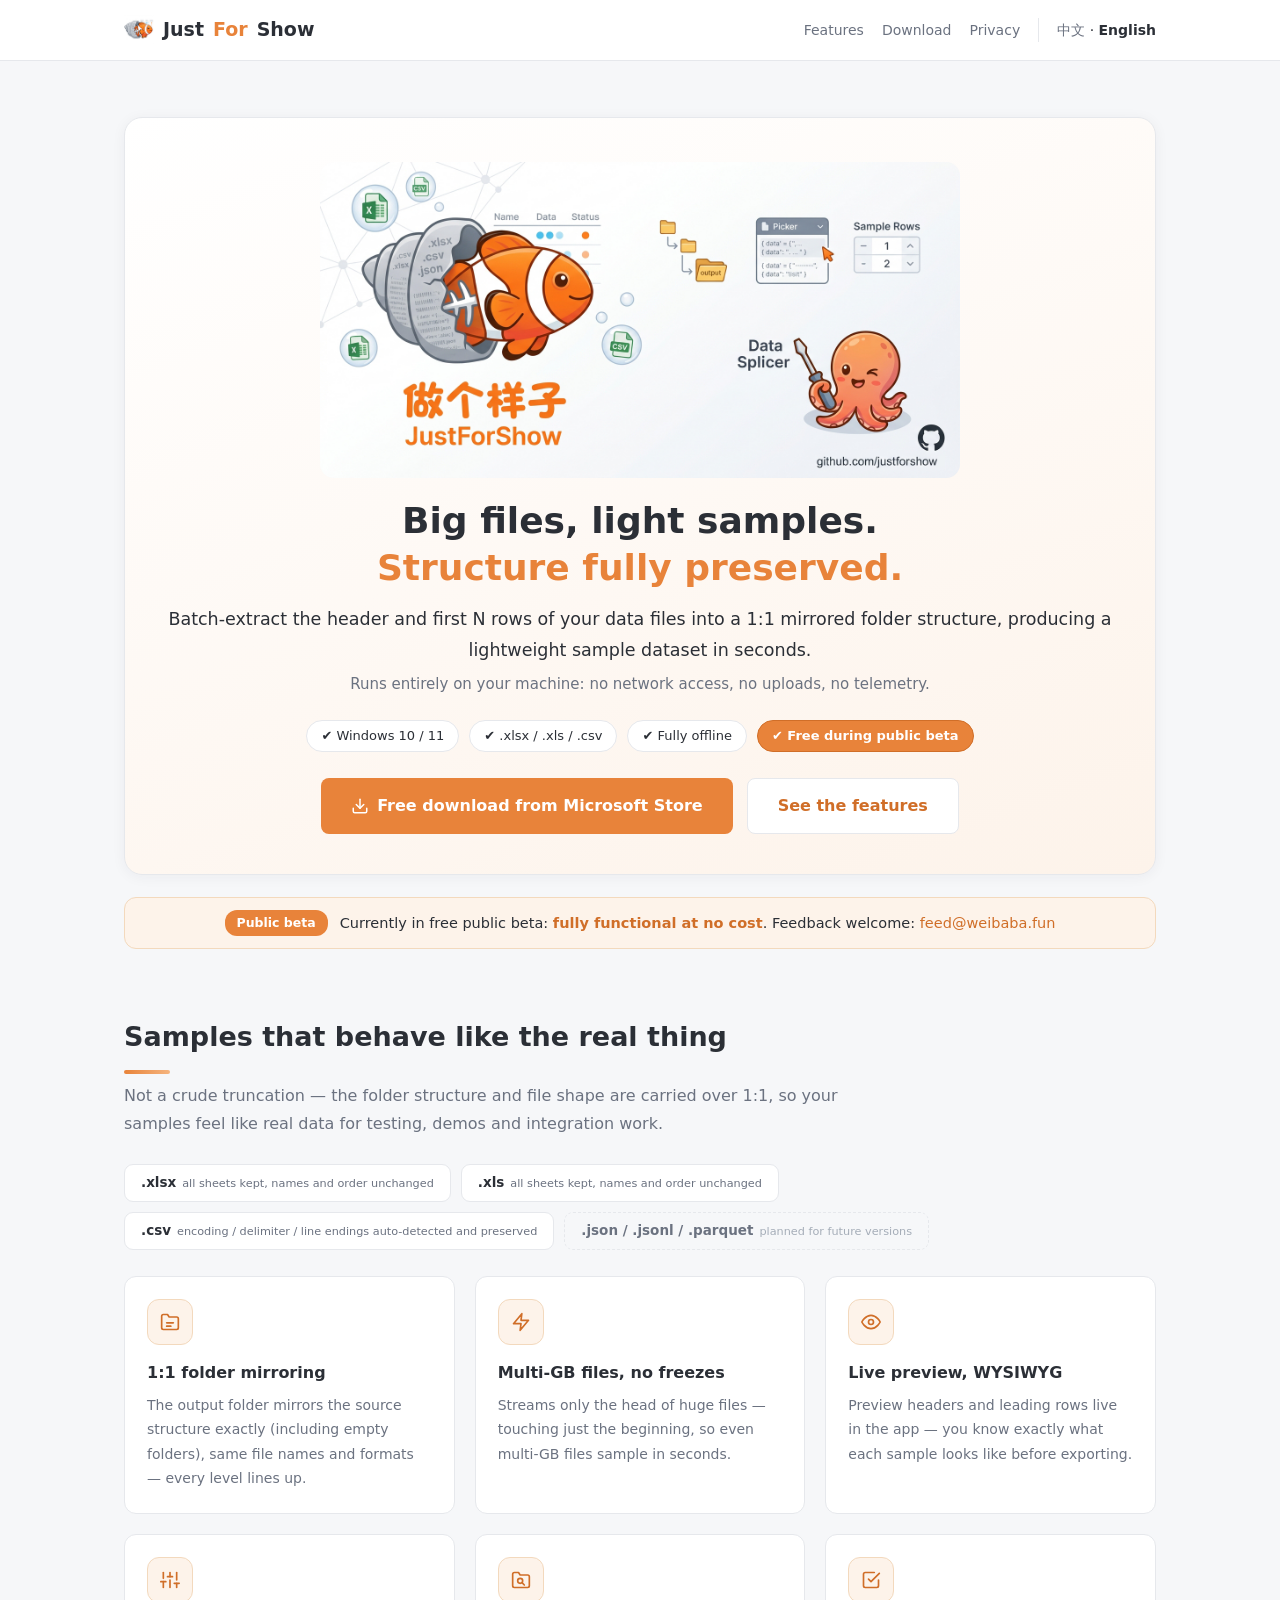
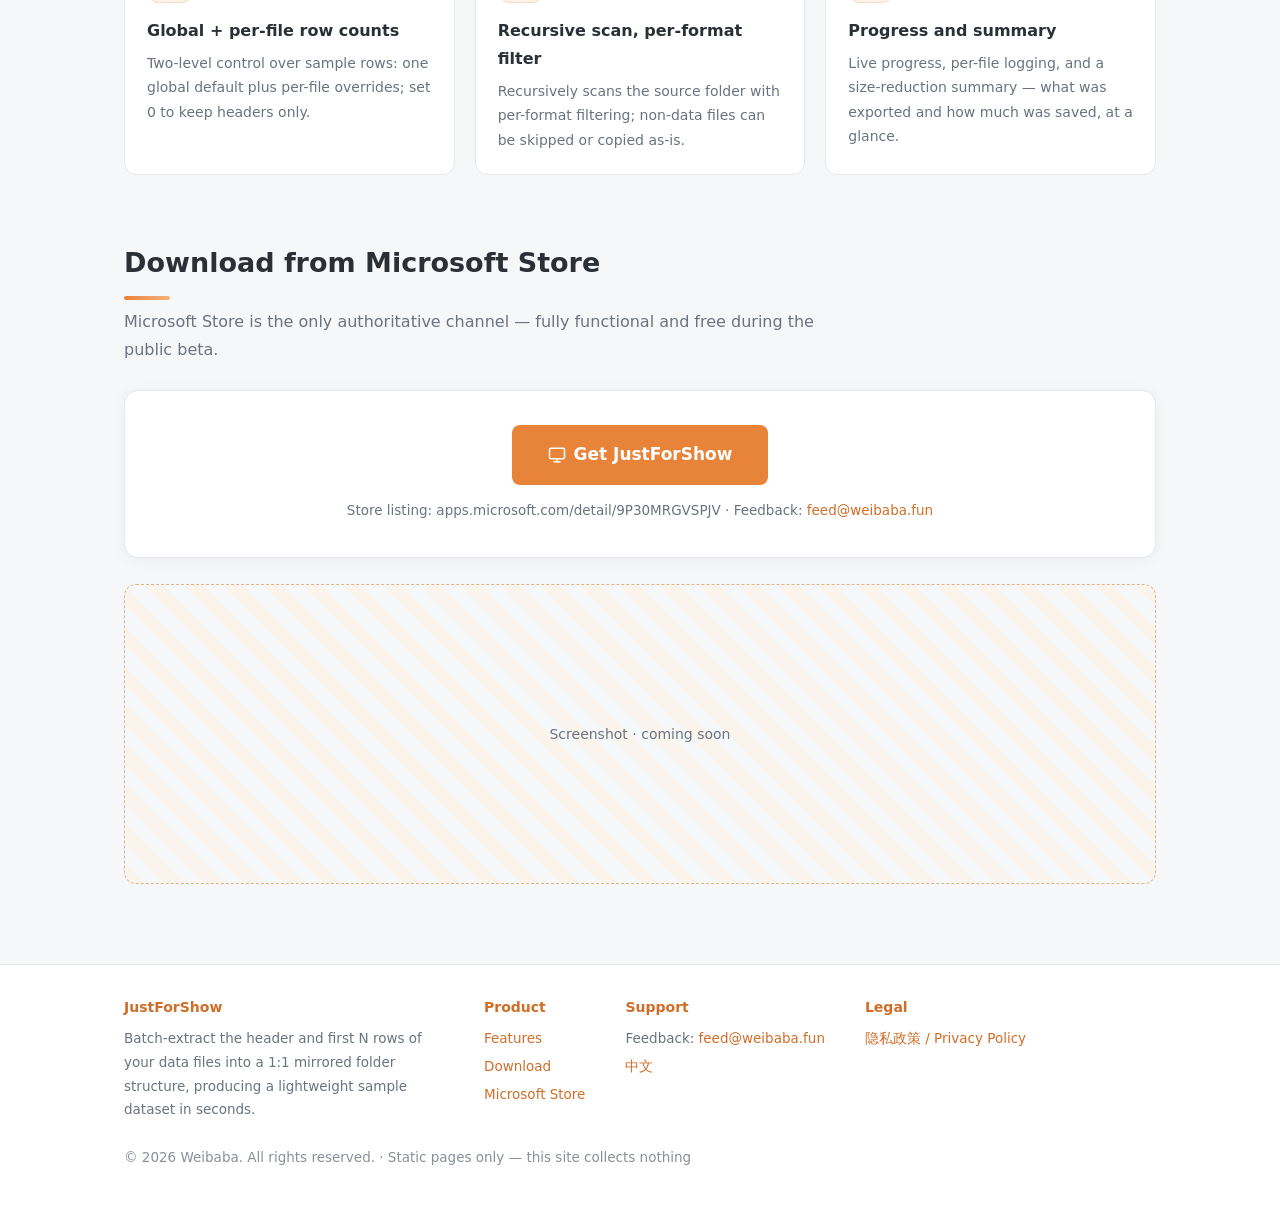
==== en/index.html @ 02a16782 "v1.0.0" ====
<!DOCTYPE html>
<html lang="en">
<head>
<meta charset="UTF-8">
<meta name="viewport" content="width=device-width, initial-scale=1.0">
<link rel="icon" href="/favicon.ico" sizes="48x48">
<link rel="icon" type="image/png" sizes="64x64" href="/favicon.png">
<link rel="apple-touch-icon" href="/apple-touch-icon.png">
<meta name="description" content="JustForShow — batch-extract the header and first N rows of your data files into a 1:1 mirrored folder structure, producing a lightweight sample dataset in seconds. Runs entirely offline: no network access, no uploads.">
<meta property="og:title" content="JustForShow — Big files, light samples. Structure fully preserved.">
<meta property="og:description" content="Batch-extract the header and first N rows of .xlsx / .xls / .csv files into a 1:1 mirrored folder structure. Fully offline, free during the public beta.">
<meta property="og:type" content="website">
<meta property="og:url" content="https://justforshow.weibaba.fun/en/">
<meta property="og:image" content="https://justforshow.weibaba.fun/assets/img/og.png">
<title>JustForShow — Big files, light samples. Structure fully preserved.</title>
<link rel="canonical" href="https://justforshow.weibaba.fun/en/">
<link rel="alternate" hreflang="zh-CN" href="https://justforshow.weibaba.fun/">
<link rel="alternate" hreflang="en" href="https://justforshow.weibaba.fun/en/">
<link rel="alternate" hreflang="x-default" href="https://justforshow.weibaba.fun/">
<link rel="stylesheet" href="/assets/style.css">
<script type="application/ld+json">
{"@context":"https://schema.org","@type":"SoftwareApplication",
 "name":"JustForShow","operatingSystem":"Windows 10, Windows 11",
 "applicationCategory":"UtilitiesApplication",
 "url":"https://justforshow.weibaba.fun/en/","softwareVersion":"1.0.0",
 "inLanguage":["zh-CN","en"],
 "description":"Batch-extract the header and first N rows of .xlsx / .xls / .csv data files into a 1:1 mirrored folder structure, producing a lightweight sample dataset in seconds. Runs entirely offline.",
 "offers":{"@type":"Offer","price":"0","priceCurrency":"USD"}}
</script>
</head>
<body>

<nav>
  <div class="container nav-inner">
    <a class="brand" href="/en/"><img src="/favicon.png" alt="JustForShow icon">Just<span class="dot">For</span>Show</a>
    <div class="nav-links">
      <a class="hide-sm" href="#features">Features</a>
      <a class="hide-sm" href="#download">Download</a>
      <a class="hide-sm" href="/privacy/">Privacy</a>
      <span class="lang-switch"><a href="/" hreflang="zh-CN" lang="zh-CN">中文</a> · <b>English</b></span>
    </div>
  </div>
</nav>

<header class="hero">
  <div class="container">
    <div class="hero-card">
      <img class="hero-banner" src="/assets/img/web_logo.png" alt="JustForShow">
      <h1>Big files, light samples.<br><span class="key">Structure fully preserved.</span></h1>
      <p class="pitch">Batch-extract the header and first N rows of your data files into a 1:1 mirrored folder structure, producing a lightweight sample dataset in seconds.</p>
      <p class="sub">Runs entirely on your machine: no network access, no uploads, no telemetry.</p>
      <div class="platform-pills">
        <span class="pill">✔ Windows 10 / 11</span>
        <span class="pill">✔ .xlsx / .xls / .csv</span>
        <span class="pill">✔ Fully offline</span>
        <span class="pill hot">✔ Free during public beta</span>
      </div>
      <div class="btn-row">
        <a class="btn btn-primary" href="https://apps.microsoft.com/detail/9P30MRGVSPJV">
          <svg width="18" height="18" viewBox="0 0 24 24" fill="none" stroke="currentColor" stroke-width="2" stroke-linecap="round" stroke-linejoin="round"><path d="M21 15v4a2 2 0 0 1-2 2H5a2 2 0 0 1-2-2v-4"/><polyline points="7 10 12 15 17 10"/><line x1="12" y1="15" x2="12" y2="3"/></svg>
          Free download from Microsoft Store
        </a>
        <a class="btn btn-ghost" href="#features">See the features</a>
      </div>
    </div>
    <div class="beta-note">
      <span class="tag">Public beta</span>
      <span>Currently in free public beta: <b>fully functional at no cost</b>. Feedback welcome: <a href="mailto:feed@weibaba.fun">feed@weibaba.fun</a></span>
    </div>
  </div>
</header>

<main class="container">

  <!-- ============ Features ============ -->
  <section class="block" id="features">
    <h2 class="title">Samples that behave like the real thing</h2>
    <p class="lead">Not a crude truncation — the folder structure and file shape are carried over 1:1, so your samples feel like real data for testing, demos and integration work.</p>
    <div class="fmt-chips">
      <span>.xlsx<small>all sheets kept, names and order unchanged</small></span>
      <span>.xls<small>all sheets kept, names and order unchanged</small></span>
      <span>.csv<small>encoding / delimiter / line endings auto-detected and preserved</small></span>
      <span class="dim">.json / .jsonl / .parquet<small>planned for future versions</small></span>
    </div>
    <div class="feat-grid">
      <div class="feat">
        <div class="ico"><svg width="20" height="20" viewBox="0 0 24 24" fill="none" stroke="currentColor" stroke-width="2" stroke-linecap="round" stroke-linejoin="round"><path d="M22 19a2 2 0 0 1-2 2H4a2 2 0 0 1-2-2V5a2 2 0 0 1 2-2h5l2 3h9a2 2 0 0 1 2 2z"/><line x1="8" y1="13" x2="16" y2="13"/><line x1="8" y1="17" x2="13" y2="17"/></svg></div>
        <h3>1:1 folder mirroring</h3>
        <p>The output folder mirrors the source structure exactly (including empty folders), same file names and formats — every level lines up.</p>
      </div>
      <div class="feat">
        <div class="ico"><svg width="20" height="20" viewBox="0 0 24 24" fill="none" stroke="currentColor" stroke-width="2" stroke-linecap="round" stroke-linejoin="round"><polygon points="13 2 3 14 12 14 11 22 21 10 12 10 13 2"/></svg></div>
        <h3>Multi-GB files, no freezes</h3>
        <p>Streams only the head of huge files — touching just the beginning, so even multi-GB files sample in seconds.</p>
      </div>
      <div class="feat">
        <div class="ico"><svg width="20" height="20" viewBox="0 0 24 24" fill="none" stroke="currentColor" stroke-width="2" stroke-linecap="round" stroke-linejoin="round"><path d="M1 12s4-8 11-8 11 8 11 8-4 8-11 8-11-8-11-8z"/><circle cx="12" cy="12" r="3"/></svg></div>
        <h3>Live preview, WYSIWYG</h3>
        <p>Preview headers and leading rows live in the app — you know exactly what each sample looks like before exporting.</p>
      </div>
      <div class="feat">
        <div class="ico"><svg width="20" height="20" viewBox="0 0 24 24" fill="none" stroke="currentColor" stroke-width="2" stroke-linecap="round" stroke-linejoin="round"><line x1="4" y1="21" x2="4" y2="14"/><line x1="4" y1="10" x2="4" y2="3"/><line x1="12" y1="21" x2="12" y2="12"/><line x1="12" y1="8" x2="12" y2="3"/><line x1="20" y1="21" x2="20" y2="16"/><line x1="20" y1="12" x2="20" y2="3"/><line x1="1" y1="14" x2="7" y2="14"/><line x1="9" y1="8" x2="15" y2="8"/><line x1="17" y1="16" x2="23" y2="16"/></svg></div>
        <h3>Global + per-file row counts</h3>
        <p>Two-level control over sample rows: one global default plus per-file overrides; set 0 to keep headers only.</p>
      </div>
      <div class="feat">
        <div class="ico"><svg width="20" height="20" viewBox="0 0 24 24" fill="none" stroke="currentColor" stroke-width="2" stroke-linecap="round" stroke-linejoin="round"><path d="M22 19a2 2 0 0 1-2 2H4a2 2 0 0 1-2-2V5a2 2 0 0 1 2-2h5l2 3h9a2 2 0 0 1 2 2z"/><circle cx="11" cy="13" r="3"/><line x1="16" y1="18" x2="13.5" y2="15.5"/></svg></div>
        <h3>Recursive scan, per-format filter</h3>
        <p>Recursively scans the source folder with per-format filtering; non-data files can be skipped or copied as-is.</p>
      </div>
      <div class="feat">
        <div class="ico"><svg width="20" height="20" viewBox="0 0 24 24" fill="none" stroke="currentColor" stroke-width="2" stroke-linecap="round" stroke-linejoin="round"><path d="M9 11l3 3L22 4"/><path d="M21 12v7a2 2 0 0 1-2 2H5a2 2 0 0 1-2-2V5a2 2 0 0 1 2-2h11"/></svg></div>
        <h3>Progress and summary</h3>
        <p>Live progress, per-file logging, and a size-reduction summary — what was exported and how much was saved, at a glance.</p>
      </div>
    </div>
  </section>

  <!-- ============ Download ============ -->
  <section class="block" id="download">
    <h2 class="title">Download from Microsoft Store</h2>
    <p class="lead">Microsoft Store is the only authoritative channel — fully functional and free during the public beta.</p>
    <div class="download-card">
      <a class="btn btn-primary big-btn" href="https://apps.microsoft.com/detail/9P30MRGVSPJV">
        <svg width="18" height="18" viewBox="0 0 24 24" fill="none" stroke="currentColor" stroke-width="2" stroke-linecap="round" stroke-linejoin="round"><rect x="2" y="3" width="20" height="14" rx="2"/><line x1="8" y1="21" x2="16" y2="21"/><line x1="12" y1="17" x2="12" y2="21"/></svg>
        Get JustForShow
      </a>
      <p class="download-note">Store listing: apps.microsoft.com/detail/9P30MRGVSPJV · Feedback: <a href="mailto:feed@weibaba.fun">feed@weibaba.fun</a></p>
    </div>
    <div class="shot">Screenshot · coming soon</div>
  </section>

</main>

<footer>
  <div class="container">
    <div class="cols">
      <div style="max-width:320px">
        <h4>JustForShow</h4>
        <p>Batch-extract the header and first N rows of your data files into a 1:1 mirrored folder structure, producing a lightweight sample dataset in seconds.</p>
      </div>
      <div>
        <h4>Product</h4>
        <ul>
          <li><a href="#features">Features</a></li>
          <li><a href="#download">Download</a></li>
          <li><a href="https://apps.microsoft.com/detail/9P30MRGVSPJV">Microsoft Store</a></li>
        </ul>
      </div>
      <div>
        <h4>Support</h4>
        <ul>
          <li>Feedback: <a href="mailto:feed@weibaba.fun">feed@weibaba.fun</a></li>
          <li><span class="lang-switch-inline"><a href="/" hreflang="zh-CN" lang="zh-CN">中文</a></span></li>
        </ul>
      </div>
      <div>
        <h4>Legal</h4>
        <ul>
          <li><a href="/privacy/">隐私政策 / Privacy Policy</a></li>
        </ul>
      </div>
    </div>
    <p class="legal">© 2026 Weibaba. All rights reserved. · Static pages only — this site collects nothing</p>
  </div>
</footer>

</body>
</html>
---- assets/style.css ----
/* 做个样子 JustForShow 官网样式 —— 白卡片风格，与应用界面一致
   品牌橙 #E8833A（取自应用界面主按钮/品牌图标）· 系统字体栈 · 零外部资源 */
:root {
  --ink: #2b2f36; --sub: #6b7280; --line: #e6e8ec; --bg: #f6f7f9;
  --accent: #e8833a; --accent-d: #d06e28; --accent-bg: #fdf3ea;
  --ok: #2f7d42; --card: #ffffff;
}
* { box-sizing: border-box; margin: 0; }
html { scroll-behavior: smooth; }
body {
  color: var(--ink); background: var(--bg); line-height: 1.75; font-size: 16px;
  font-family: "Microsoft YaHei UI", "Segoe UI", system-ui, -apple-system, sans-serif;
}
a { color: var(--accent-d); text-decoration: none; }
a:hover { text-decoration: underline; }
.container { max-width: 1080px; margin: 0 auto; padding: 0 24px; }

/* ---------- 顶部导航 ---------- */
nav {
  position: sticky; top: 0; z-index: 10; background: rgba(255,255,255,.94);
  backdrop-filter: blur(8px); border-bottom: 1px solid var(--line);
}
.nav-inner { display: flex; align-items: center; gap: 20px; height: 60px; }
.brand { font-size: 19px; font-weight: 700; color: var(--ink);
  display: inline-flex; align-items: center; gap: 9px; }
.brand img { height: 30px; width: 30px; display: block; }
.brand .dot { color: var(--accent); }
.nav-links { margin-left: auto; display: flex; align-items: center; gap: 18px; font-size: 14px; }
.nav-links a { color: var(--sub); }
.lang-switch { border-left: 1px solid var(--line); padding-left: 18px; }
.lang-switch b { color: var(--ink); }

/* ---------- Hero（白卡片 + 品牌橙点缀） ---------- */
.hero { padding: 56px 0 8px; }
.hero-card {
  background: linear-gradient(160deg, #ffffff 0%, var(--accent-bg) 100%);
  border: 1px solid var(--line); border-radius: 18px;
  padding: 44px 40px 40px; text-align: center;
  box-shadow: 0 2px 14px rgba(43,47,54,.05);
}
.hero-banner {
  width: 100%; max-width: 640px; height: auto; display: block;
  margin: 0 auto 20px; border-radius: 14px;
}
.hero h1 { font-size: 36px; line-height: 1.3; margin-bottom: 12px; }
.hero h1 .key { color: var(--accent); }
.hero p.pitch { font-size: 17.5px; margin-bottom: 6px; }
.hero p.sub { font-size: 15px; color: var(--sub); }
.platform-pills { display: flex; gap: 10px; margin: 22px 0 26px; flex-wrap: wrap; justify-content: center; }
.pill {
  font-size: 13px; padding: 4px 14px; border-radius: 16px;
  background: #fff; border: 1px solid var(--line); color: var(--ink);
}
.pill.hot { background: var(--accent); border-color: var(--accent-d); color: #fff; font-weight: 600; }
.btn-row { display: flex; gap: 14px; flex-wrap: wrap; justify-content: center; }
.btn {
  display: inline-flex; align-items: center; gap: 8px; padding: 13px 30px;
  border-radius: 8px; font-size: 16px; font-weight: 600; border: none;
}
.btn-primary { background: var(--accent); color: #fff; }
.btn-primary:hover { background: var(--accent-d); text-decoration: none; }
.btn-ghost {
  background: #fff; color: var(--accent-d); border: 1px solid var(--line);
}
.btn-ghost:hover { border-color: var(--accent); text-decoration: none; }
.btn svg { flex: none; }

/* ---------- 公测提示条 ---------- */
.beta-note {
  margin: 22px auto 0; max-width: 1080px;
  display: flex; align-items: center; gap: 12px; flex-wrap: wrap; justify-content: center;
  background: var(--accent-bg); border: 1px solid #f3d9bd; border-radius: 12px;
  padding: 12px 22px; font-size: 14.5px; color: var(--ink); text-align: center;
}
.beta-note b { color: var(--accent-d); }
.beta-note .tag {
  font-size: 12.5px; font-weight: 700; color: #fff; background: var(--accent);
  border-radius: 12px; padding: 2px 12px;
}

/* ---------- 通用区块 ---------- */
section.block { padding: 56px 0 8px; }
h2.title { font-size: 27px; margin-bottom: 8px; color: var(--ink); }
h2.title::after {
  content: ""; display: block; width: 46px; height: 4px; border-radius: 2px;
  background: linear-gradient(90deg, var(--accent), #f5b47e); margin-top: 10px;
}
p.lead { color: var(--sub); max-width: 720px; margin-bottom: 26px; }

/* ---------- 支持格式芯片 ---------- */
.fmt-chips { display: flex; flex-wrap: wrap; gap: 10px; margin-bottom: 26px; }
.fmt-chips span {
  font-size: 13.5px; font-weight: 600; padding: 6px 16px; border-radius: 9px;
  background: #fff; border: 1px solid var(--line); color: var(--ink);
}
.fmt-chips span small { font-weight: 400; color: var(--sub); margin-left: 6px; }
.fmt-chips span.dim { border-style: dashed; color: var(--sub); background: transparent; }
.fmt-chips span.dim small { color: #a5adb8; }

/* ---------- 功能网格（白卡片） ---------- */
.feat-grid { display: grid; grid-template-columns: repeat(3, 1fr); gap: 20px; }
.feat {
  background: var(--card); border: 1px solid var(--line); border-radius: 12px; padding: 22px;
  transition: transform .18s ease, box-shadow .18s ease, border-color .18s ease;
}
.feat:hover {
  transform: translateY(-4px); border-color: #f3d9bd;
  box-shadow: 0 12px 28px rgba(43,47,54,.10);
}
.feat .ico {
  width: 46px; height: 46px; border-radius: 12px; display: flex;
  align-items: center; justify-content: center; margin-bottom: 14px;
  background: var(--accent-bg); color: var(--accent-d); border: 1px solid #f3d9bd;
}
.feat h3 { font-size: 16px; margin-bottom: 6px; }
.feat p { font-size: 14px; color: var(--sub); }

/* ---------- 下载区 ---------- */
.download-card {
  background: var(--card); border: 1px solid var(--line); border-radius: 14px;
  padding: 34px 30px; text-align: center;
  box-shadow: 0 2px 14px rgba(43,47,54,.05);
}
.download-card .big-btn { font-size: 17px; padding: 15px 36px; }
.download-note { font-size: 13.5px; color: var(--sub); margin-top: 14px; }

/* ---------- 截图占位 ---------- */
.shot {
  border-radius: 12px; border: 1px dashed #d8b791; background:
  repeating-linear-gradient(45deg,#fbf4ec,#fbf4ec 14px,#f6f7f9 14px,#f6f7f9 28px);
  display: flex; align-items: center; justify-content: center;
  color: var(--sub); font-size: 14px; height: 300px; margin: 26px 0 8px;
}

/* ---------- 页脚 ---------- */
footer { border-top: 1px solid var(--line); margin-top: 64px; padding: 30px 0 44px;
  color: var(--sub); font-size: 13.5px; background: #fff; }
footer .cols { display: flex; gap: 40px; flex-wrap: wrap; }
footer h4 { color: var(--accent-d); font-size: 14px; margin-bottom: 8px; }
footer ul { list-style: none; padding: 0; }
footer li { margin: 4px 0; }
footer .legal { margin-top: 24px; color: #8a8f98; }

/* ---------- 隐私政策页 ---------- */
.page { max-width: 860px; margin: 0 auto; padding: 40px 28px 64px; }
.page header { border-bottom: 3px solid var(--accent); padding-bottom: 18px; margin-bottom: 22px; }
.page header h1 { margin: 0 0 6px; font-size: 25px; }
.page header .date { color: var(--sub); font-size: 14px; }
.page .back { font-size: 14px; margin-bottom: 20px; }
.page .back a { color: var(--sub); }
.page .back a:hover { color: var(--accent-d); }
.langs { margin: 0 0 22px; }
.langs a { display: inline-block; padding: 5px 16px; margin-right: 8px; border: 1px solid var(--line);
  border-radius: 18px; color: var(--accent-d); background: #fff; font-size: 14px; }
.langs a:hover { background: var(--accent-bg); text-decoration: none; }
.doc section {
  background: #fff; border: 1px solid var(--line); border-radius: 8px;
  padding: 22px 26px; margin-bottom: 18px;
}
.doc h2 { font-size: 18px; margin: 0 0 12px; color: var(--accent-d); }
.doc ul { padding-left: 22px; margin: 8px 0; }
.doc li { margin: 5px 0; }
.doc .contact { font-size: 15.5px; }
.page footer { text-align: center; color: var(--sub); font-size: 13px; margin-top: 30px;
  border-top: none; padding: 0; background: transparent; }

/* ---------- 响应式 ---------- */
@media (max-width: 820px) {
  .feat-grid { grid-template-columns: 1fr; }
  .hero h1 { font-size: 27px; }
  .hero-card { padding: 30px 20px 30px; }
  .nav-links a.hide-sm { display: none; }
}
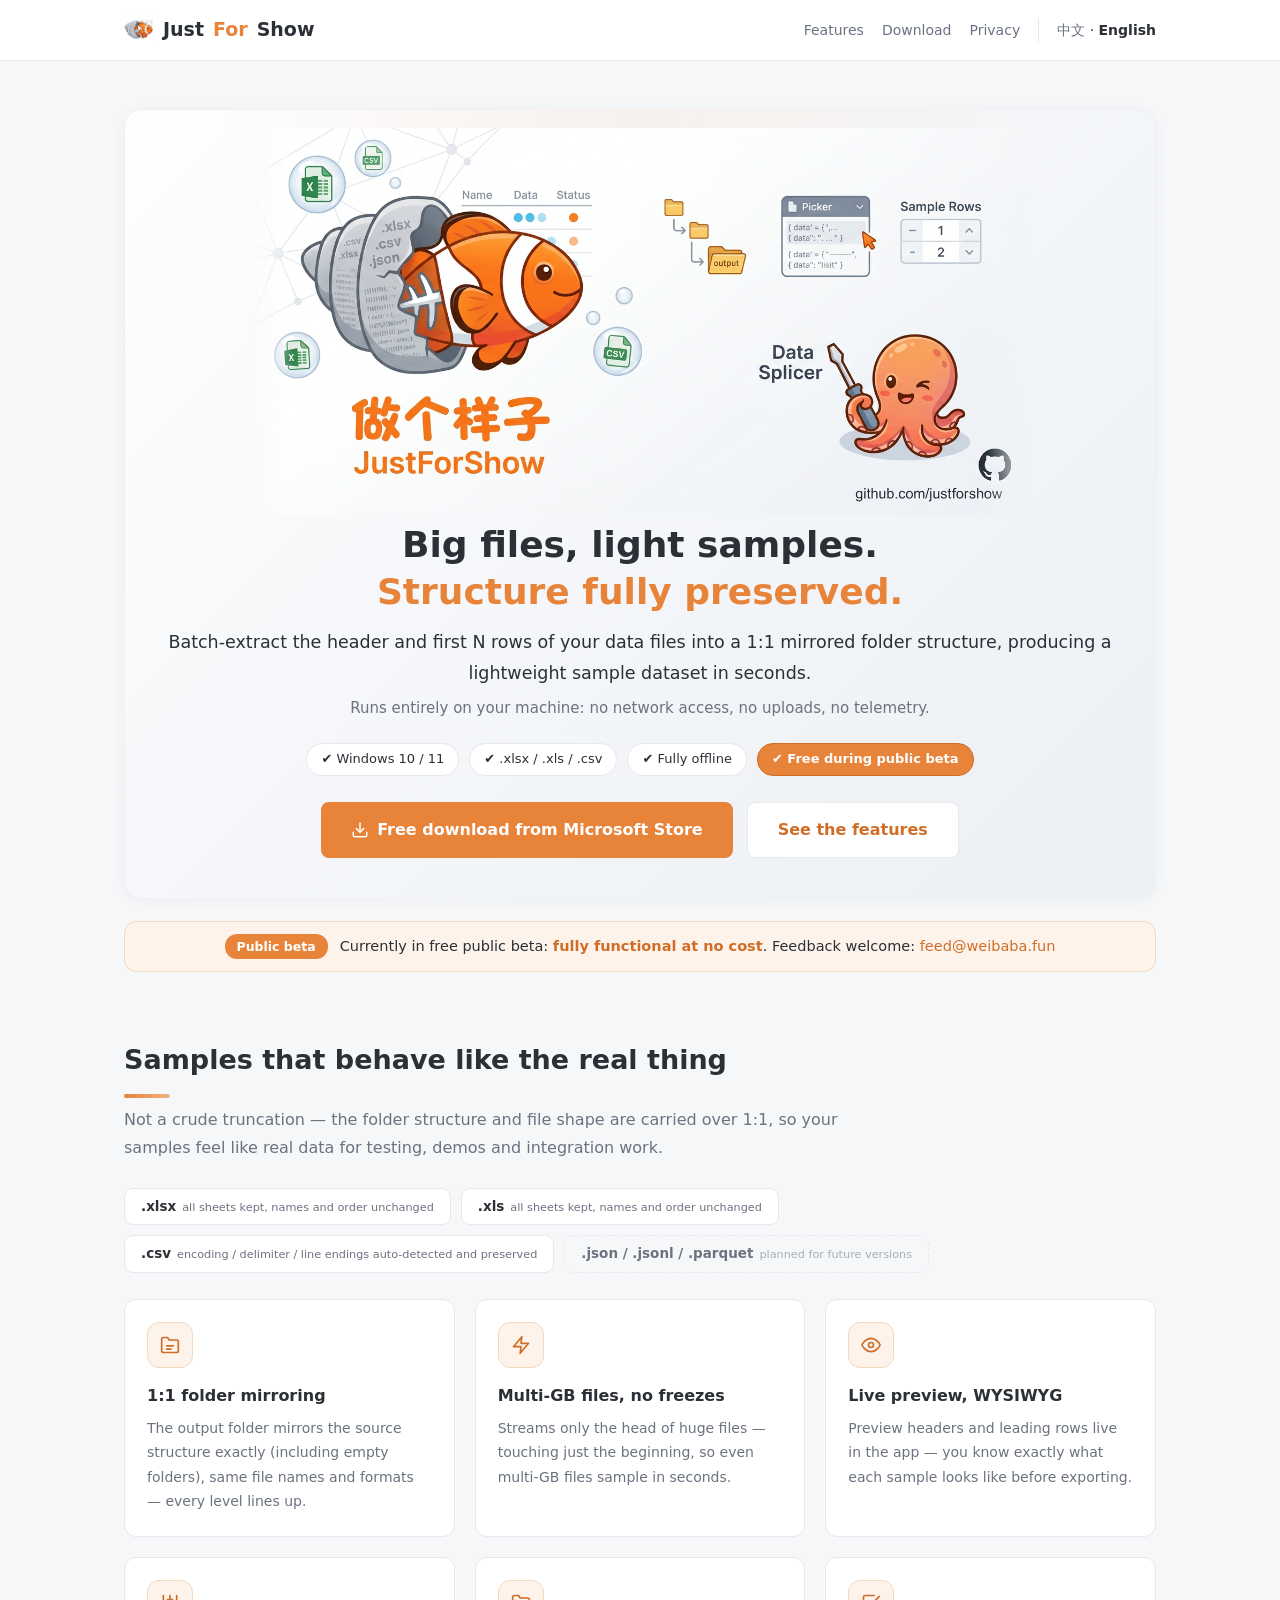
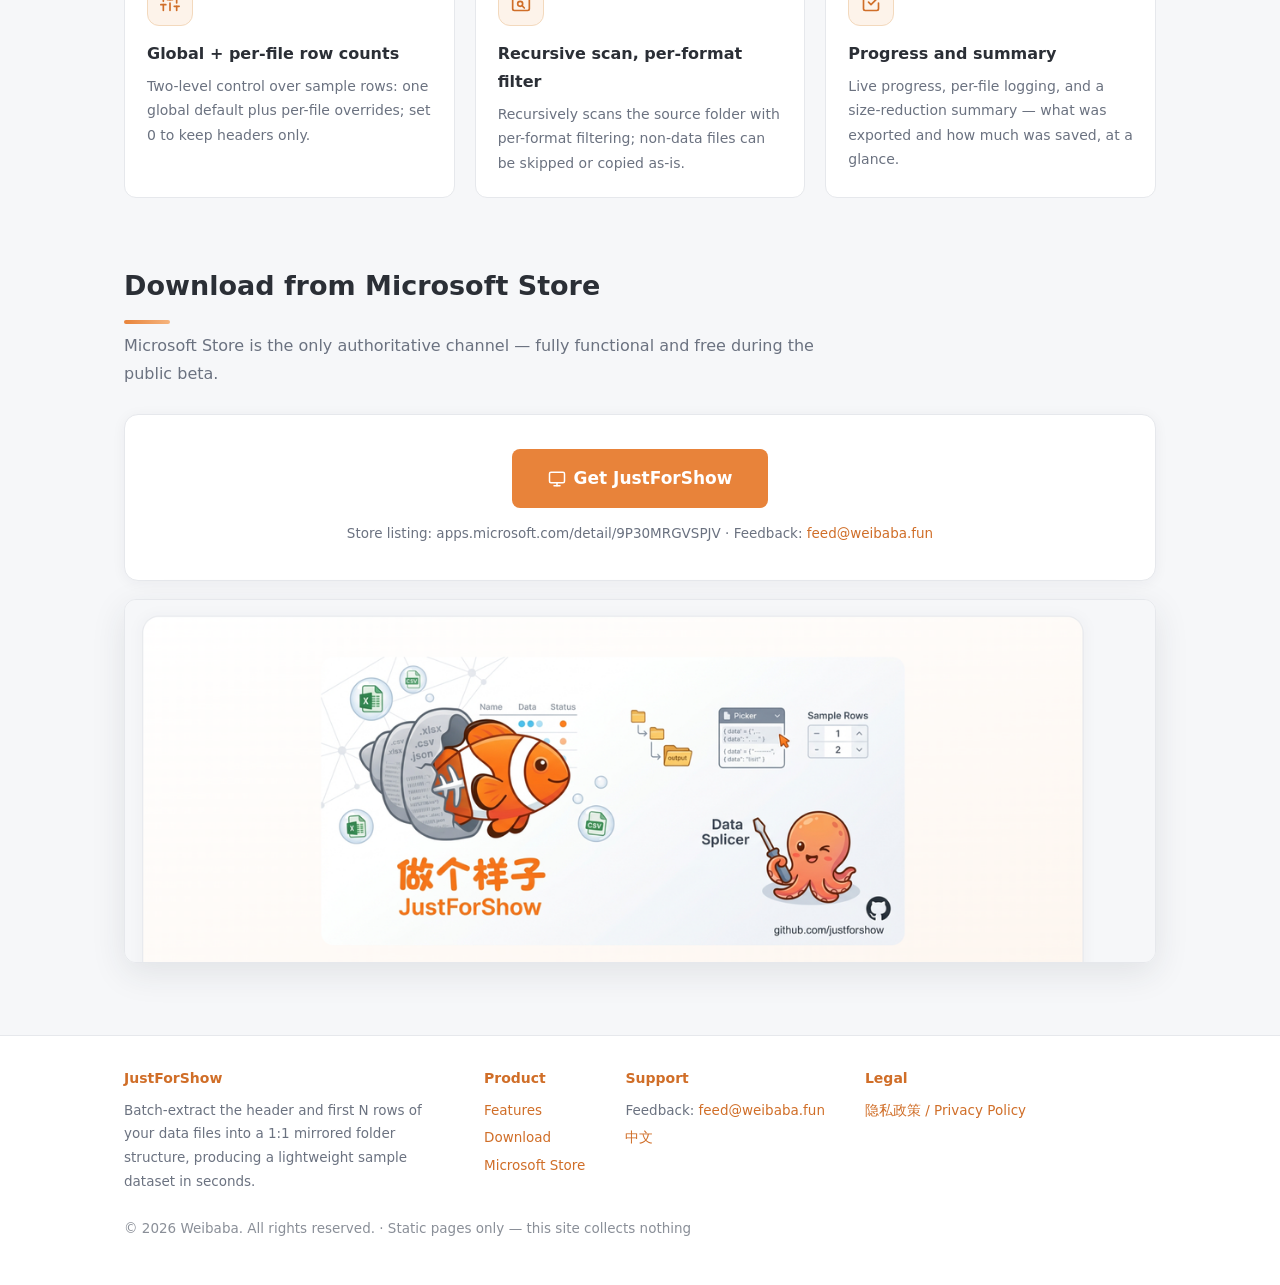
==== commit 4eaede2f: "v1.0.2" ====
--- a/en/index.html
+++ b/en/index.html
@@ -127,7 +127,9 @@
       </a>
       <p class="download-note">Store listing: apps.microsoft.com/detail/9P30MRGVSPJV · Feedback: <a href="mailto:feed@weibaba.fun">feed@weibaba.fun</a></p>
     </div>
-    <div class="shot">Screenshot · coming soon</div>
+    <figure class="shot">
+      <img src="/assets/img/shot-main.png" alt="JustForShow UI - file list and data preview" width="1200" height="423" loading="lazy">
+    </figure>
   </section>
 
 </main>
--- a/assets/style.css
+++ b/assets/style.css
@@ -30,17 +30,26 @@
 .lang-switch { border-left: 1px solid var(--line); padding-left: 18px; }
 .lang-switch b { color: var(--ink); }
 
-/* ---------- Hero（白卡片 + 品牌橙点缀） ---------- */
-.hero { padding: 56px 0 8px; }
+/* ---------- Hero（与 logo 背景同源的冷调渐变 + 品牌橙微光，logo 边缘羽化融入） ---------- */
+.hero { padding: 48px 0 8px; }
 .hero-card {
-  background: linear-gradient(160deg, #ffffff 0%, var(--accent-bg) 100%);
-  border: 1px solid var(--line); border-radius: 18px;
-  padding: 44px 40px 40px; text-align: center;
-  box-shadow: 0 2px 14px rgba(43,47,54,.05);
+  /* 底色取自 web_logo 自身边缘采样（左上 #FEFEFE → 右下 #ECEFF4 冷调），
+     使 logo 图的 baked 背景向外自然延续；叠一层品牌橙极淡光晕呼应主色 */
+  background:
+    radial-gradient(58% 46% at 50% 0%, rgba(232, 131, 58, .07), transparent 72%),
+    linear-gradient(135deg, #FEFEFE 0%, #F4F6F9 52%, #ECEFF4 100%);
+  border: 1px solid #EEF0F4; border-radius: 18px;
+  padding: 18px 40px 40px; text-align: center;
+  box-shadow: 0 2px 14px rgba(43, 47, 54, .04);
 }
 .hero-banner {
-  width: 100%; max-width: 640px; height: auto; display: block;
-  margin: 0 auto 20px; border-radius: 14px;
+  width: 100%; max-width: 780px; height: auto; display: block;
+  margin: 0 auto 8px; border-radius: 0;
+  /* 左右边缘羽化淡出：矩形边界消融于同源背景 */
+  -webkit-mask-image: linear-gradient(to right,
+    transparent 0%, #000 5.5%, #000 94.5%, transparent 100%);
+  mask-image: linear-gradient(to right,
+    transparent 0%, #000 5.5%, #000 94.5%, transparent 100%);
 }
 .hero h1 { font-size: 36px; line-height: 1.3; margin-bottom: 12px; }
 .hero h1 .key { color: var(--accent); }
@@ -126,11 +135,11 @@
 
 /* ---------- 截图占位 ---------- */
 .shot {
-  border-radius: 12px; border: 1px dashed #d8b791; background:
-  repeating-linear-gradient(45deg,#fbf4ec,#fbf4ec 14px,#f6f7f9 14px,#f6f7f9 28px);
-  display: flex; align-items: center; justify-content: center;
-  color: var(--sub); font-size: 14px; height: 300px; margin: 26px 0 8px;
+  width: 100%; max-width: 1160px; margin: 18px auto 0;
+  border: 1px solid var(--line); border-radius: 12px; overflow: hidden;
+  box-shadow: 0 10px 34px rgba(43, 47, 54, .10);
 }
+.shot img { display: block; width: 100%; height: auto; }
 
 /* ---------- 页脚 ---------- */
 footer { border-top: 1px solid var(--line); margin-top: 64px; padding: 30px 0 44px;
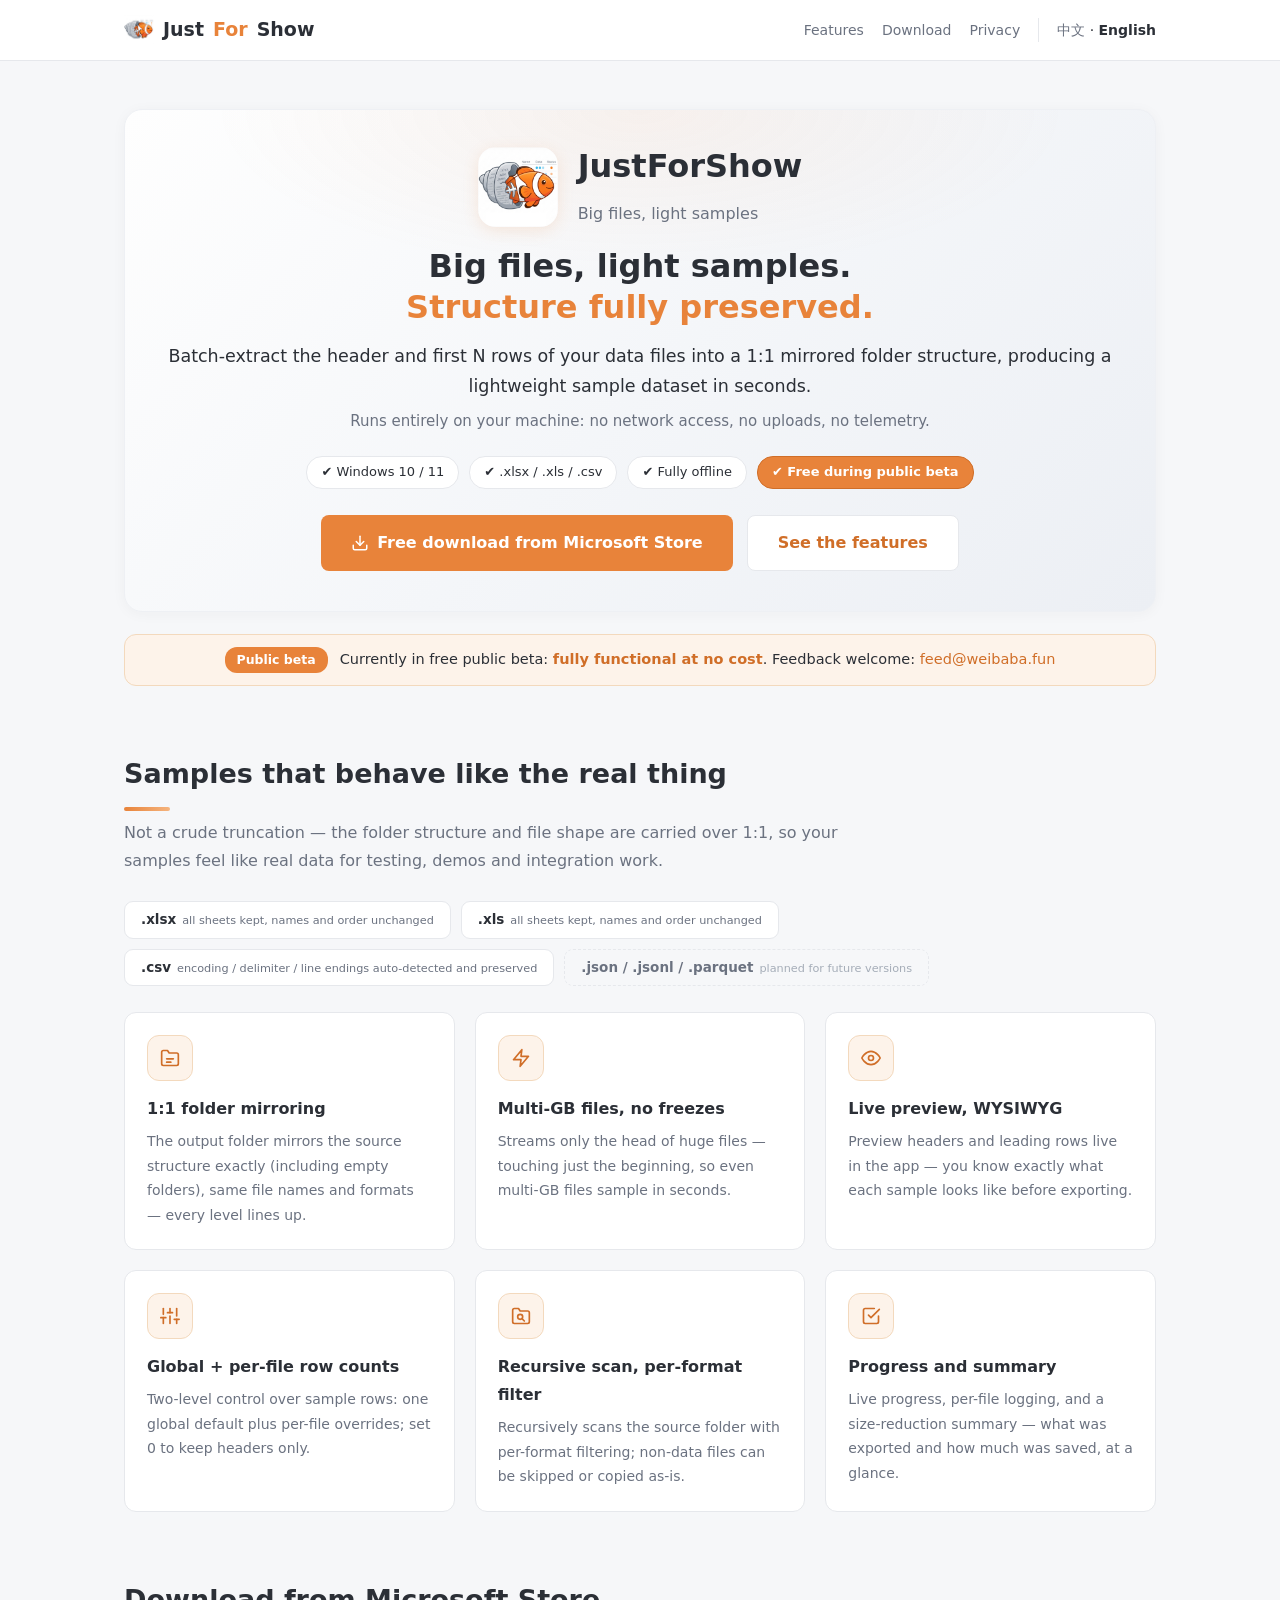
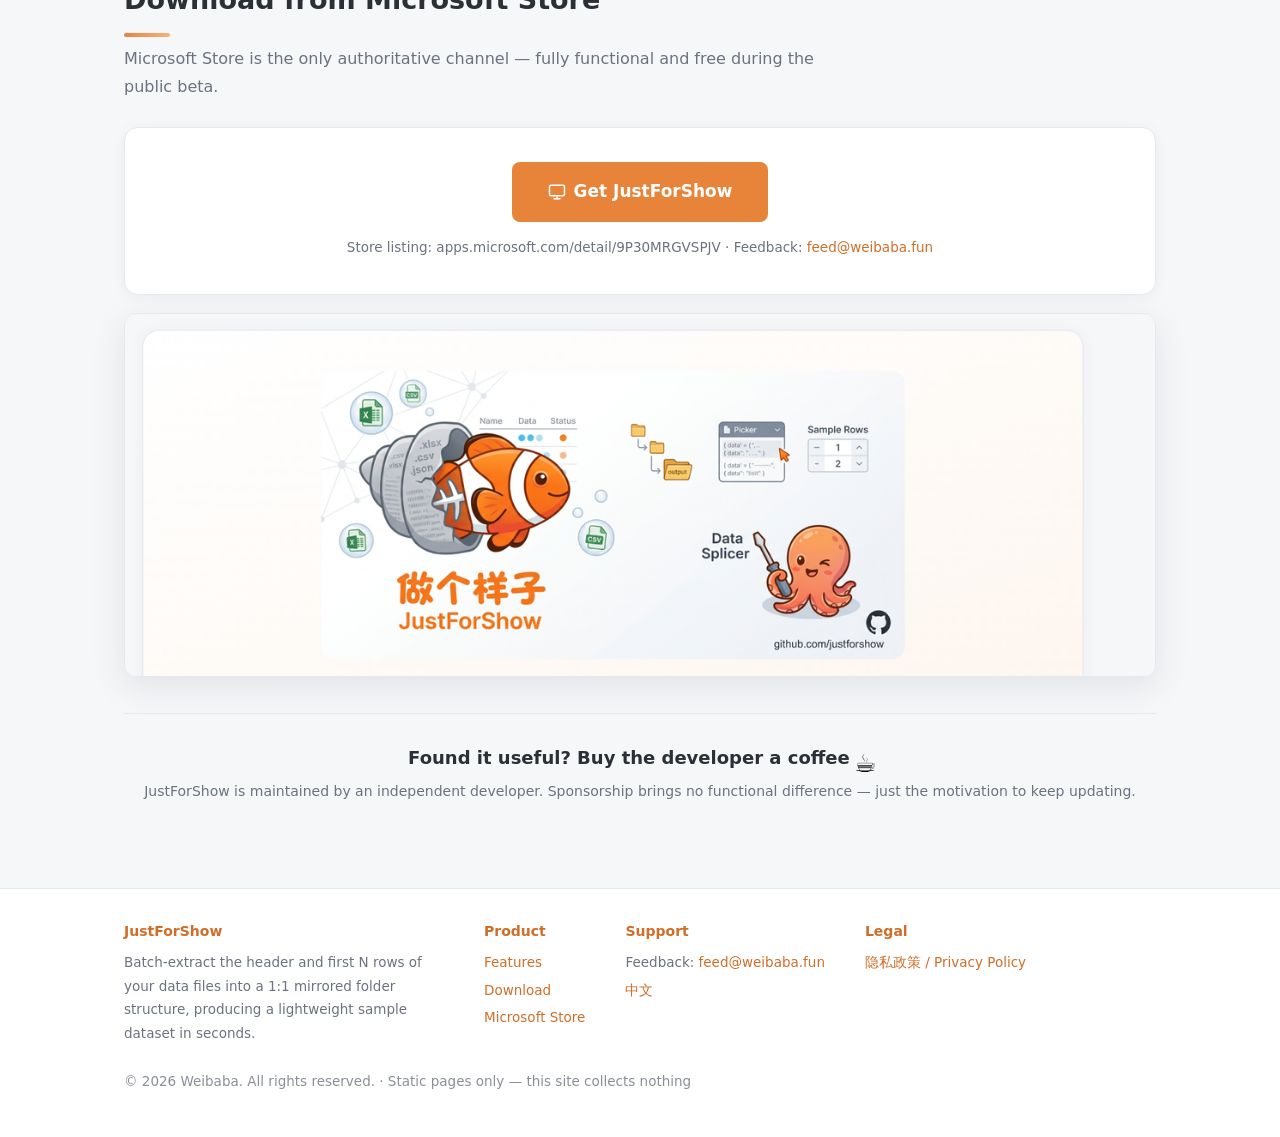
==== commit 046ca8ed: "v1.0.3" ====
--- a/en/index.html
+++ b/en/index.html
@@ -45,7 +45,13 @@
 <header class="hero">
   <div class="container">
     <div class="hero-card">
-      <img class="hero-banner" src="/assets/img/web_logo.png" alt="JustForShow">
+      <div class="hero-head">
+        <img class="hero-logo" src="/assets/img/app_icon.png" alt="JustForShow" width="80" height="80">
+        <div>
+          <h1 class="hero-name">JustForShow</h1>
+          <p class="hero-slogan">Big files, <span class="key">light samples</span></p>
+        </div>
+      </div>
       <h1>Big files, light samples.<br><span class="key">Structure fully preserved.</span></h1>
       <p class="pitch">Batch-extract the header and first N rows of your data files into a 1:1 mirrored folder structure, producing a lightweight sample dataset in seconds.</p>
       <p class="sub">Runs entirely on your machine: no network access, no uploads, no telemetry.</p>
@@ -132,6 +138,21 @@
     </figure>
   </section>
 
+
+  <!-- ============ Buy the developer a coffee ============ -->
+  <div class="sponsor">
+    <h3>Found it useful? Buy the developer a coffee<button class="coffee-btn" type="button" aria-label="WeChat QR code" title="Click to buy a coffee" onclick="var m=document.getElementById('qr-modal');m.style.display=(m.style.display==='flex')?'none':'flex';">☕</button></h3>
+    <p>JustForShow is maintained by an independent developer. Sponsorship brings no functional difference — just the motivation to keep updating.</p>
+  </div>
+
+  <div id="qr-modal" class="qr-modal" onclick="this.style.display='none'">
+    <div class="qr-card" onclick="event.stopPropagation()">
+      <img src="../assets/img/donate_qr.jpg" alt="WeChat QR code">
+      <span>WeChat Scan · Buy a coffee</span>
+      <button type="button" onclick="document.getElementById('qr-modal').style.display='none'">✕</button>
+    </div>
+  </div>
+
 </main>
 
 <footer>
--- a/assets/style.css
+++ b/assets/style.css
@@ -30,28 +30,28 @@
 .lang-switch { border-left: 1px solid var(--line); padding-left: 18px; }
 .lang-switch b { color: var(--ink); }
 
-/* ---------- Hero（与 logo 背景同源的冷调渐变 + 品牌橙微光，logo 边缘羽化融入） ---------- */
+/* ---------- Hero（方形 logo 紧凑布局 + 品牌橙微光） ---------- */
 .hero { padding: 48px 0 8px; }
 .hero-card {
-  /* 底色取自 web_logo 自身边缘采样（左上 #FEFEFE → 右下 #ECEFF4 冷调），
-     使 logo 图的 baked 背景向外自然延续；叠一层品牌橙极淡光晕呼应主色 */
   background:
     radial-gradient(58% 46% at 50% 0%, rgba(232, 131, 58, .07), transparent 72%),
     linear-gradient(135deg, #FEFEFE 0%, #F4F6F9 52%, #ECEFF4 100%);
   border: 1px solid #EEF0F4; border-radius: 18px;
-  padding: 18px 40px 40px; text-align: center;
+  padding: 36px 40px 40px; text-align: center;
   box-shadow: 0 2px 14px rgba(43, 47, 54, .04);
 }
-.hero-banner {
-  width: 100%; max-width: 780px; height: auto; display: block;
-  margin: 0 auto 8px; border-radius: 0;
-  /* 左右边缘羽化淡出：矩形边界消融于同源背景 */
-  -webkit-mask-image: linear-gradient(to right,
-    transparent 0%, #000 5.5%, #000 94.5%, transparent 100%);
-  mask-image: linear-gradient(to right,
-    transparent 0%, #000 5.5%, #000 94.5%, transparent 100%);
-}
-.hero h1 { font-size: 36px; line-height: 1.3; margin-bottom: 12px; }
+.hero-head {
+  display: flex; align-items: center; justify-content: center;
+  gap: 20px; margin-bottom: 18px; text-align: left;
+}
+.hero-logo {
+  width: 80px; height: 80px; border-radius: 18px;
+  box-shadow: 0 4px 16px rgba(232, 131, 58, .15);
+}
+.hero-name { font-size: 32px; line-height: 1.2; margin: 0; }
+.hero-name .en-name { color: var(--sub); font-size: 22px; font-weight: 500; }
+.hero-slogan { font-size: 16px; color: var(--sub); margin: 4px 0 0; }
+.hero h1 { font-size: 32px; line-height: 1.3; margin-bottom: 12px; }
 .hero h1 .key { color: var(--accent); }
 .hero p.pitch { font-size: 17.5px; margin-bottom: 6px; }
 .hero p.sub { font-size: 15px; color: var(--sub); }
@@ -177,6 +177,42 @@
 @media (max-width: 820px) {
   .feat-grid { grid-template-columns: 1fr; }
   .hero h1 { font-size: 27px; }
+  .hero-head { flex-direction: column; text-align: center; gap: 12px; }
   .hero-card { padding: 30px 20px 30px; }
   .nav-links a.hide-sm { display: none; }
 }
+
+/* ---------- 请作者喝咖啡（参照 PassGone 鸡腿模式） ---------- */
+.sponsor {
+  text-align: center; padding: 28px 20px 20px; margin-top: 28px;
+  border-top: 1px solid var(--line);
+}
+.sponsor h3 { font-size: 18px; margin-bottom: 6px; }
+.sponsor p { font-size: 14px; color: var(--sub); }
+.coffee-btn {
+  background: none; border: none; cursor: pointer;
+  display: inline-block; font: inherit; line-height: 1;
+  padding: 0 0 0 6px; vertical-align: -6px;
+  transform: scale(1.4); transform-origin: center;
+  animation: coffee-bounce 2s ease-in-out infinite;
+}
+@keyframes coffee-bounce {
+  0%, 14%, 28%, 100% { transform: scale(1.4) translateY(0); }
+  7%                 { transform: scale(1.4) translateY(-3px); }
+  21%                { transform: scale(1.4) translateY(-3px); }
+}
+.qr-modal {
+  display: none; position: fixed; inset: 0; z-index: 999;
+  background: rgba(0,0,0,.55); align-items: center; justify-content: center;
+}
+.qr-card {
+  position: relative; background: #fff; border-radius: 16px;
+  padding: 24px 28px 18px; text-align: center;
+  box-shadow: 0 8px 40px rgba(0,0,0,.25);
+}
+.qr-card img { width: 220px; height: auto; border-radius: 8px; }
+.qr-card span { display: block; margin-top: 10px; font-size: 14px; color: var(--ink); }
+.qr-card button {
+  position: absolute; top: 6px; right: 8px; border: none;
+  background: none; font-size: 16px; cursor: pointer; color: var(--sub);
+}
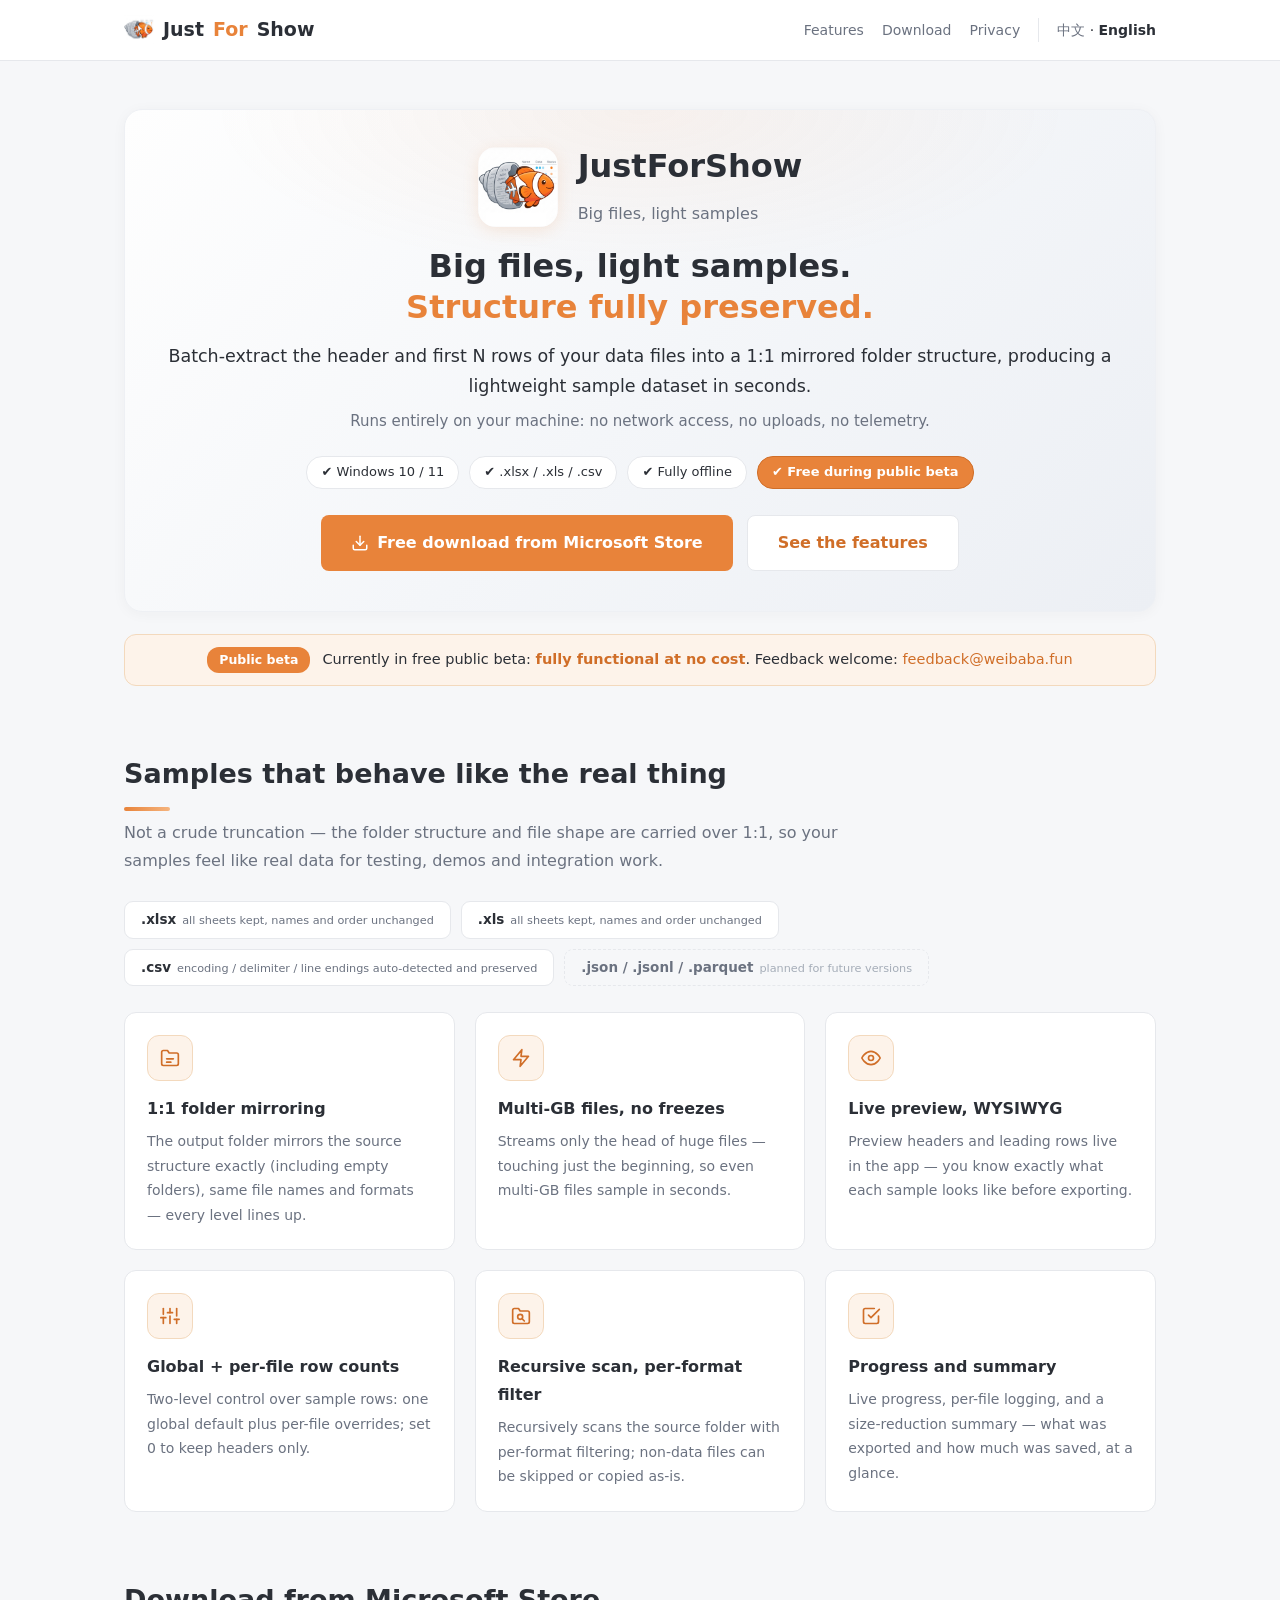
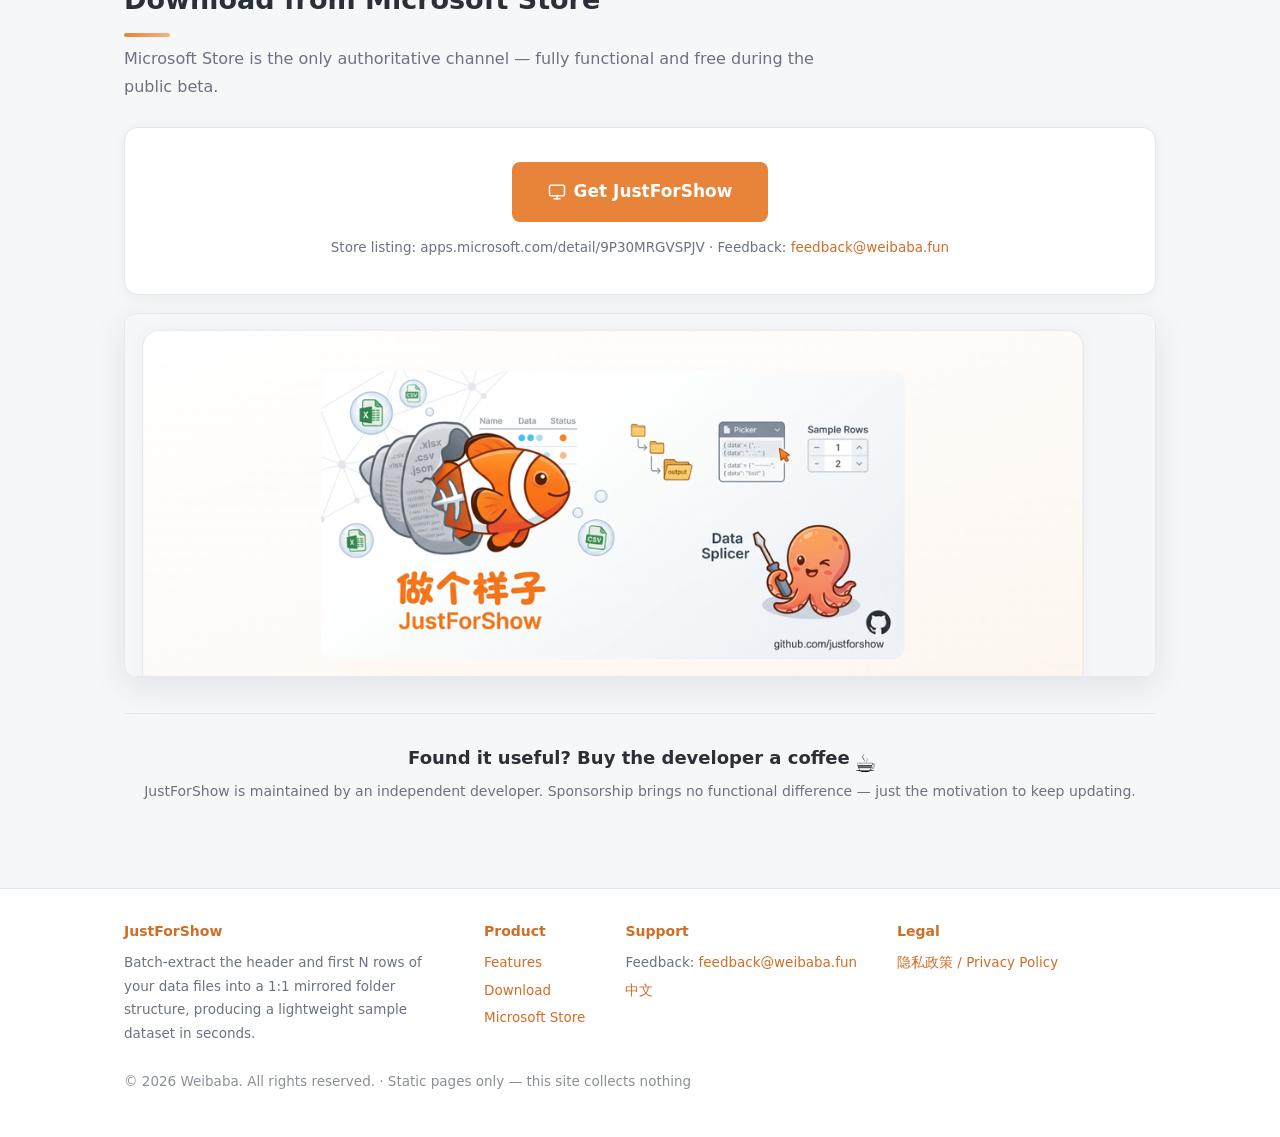
==== commit 395b4878: "v1.0.5" ====
--- a/en/index.html
+++ b/en/index.html
@@ -71,7 +71,7 @@
     </div>
     <div class="beta-note">
       <span class="tag">Public beta</span>
-      <span>Currently in free public beta: <b>fully functional at no cost</b>. Feedback welcome: <a href="mailto:feed@weibaba.fun">feed@weibaba.fun</a></span>
+      <span>Currently in free public beta: <b>fully functional at no cost</b>. Feedback welcome: <a href="mailto:feedback@weibaba.fun">feedback@weibaba.fun</a></span>
     </div>
   </div>
 </header>
@@ -131,7 +131,7 @@
         <svg width="18" height="18" viewBox="0 0 24 24" fill="none" stroke="currentColor" stroke-width="2" stroke-linecap="round" stroke-linejoin="round"><rect x="2" y="3" width="20" height="14" rx="2"/><line x1="8" y1="21" x2="16" y2="21"/><line x1="12" y1="17" x2="12" y2="21"/></svg>
         Get JustForShow
       </a>
-      <p class="download-note">Store listing: apps.microsoft.com/detail/9P30MRGVSPJV · Feedback: <a href="mailto:feed@weibaba.fun">feed@weibaba.fun</a></p>
+      <p class="download-note">Store listing: apps.microsoft.com/detail/9P30MRGVSPJV · Feedback: <a href="mailto:feedback@weibaba.fun">feedback@weibaba.fun</a></p>
     </div>
     <figure class="shot">
       <img src="/assets/img/shot-main.png" alt="JustForShow UI - file list and data preview" width="1200" height="423" loading="lazy">
@@ -173,7 +173,7 @@
       <div>
         <h4>Support</h4>
         <ul>
-          <li>Feedback: <a href="mailto:feed@weibaba.fun">feed@weibaba.fun</a></li>
+          <li>Feedback: <a href="mailto:feedback@weibaba.fun">feedback@weibaba.fun</a></li>
           <li><span class="lang-switch-inline"><a href="/" hreflang="zh-CN" lang="zh-CN">中文</a></span></li>
         </ul>
       </div>
